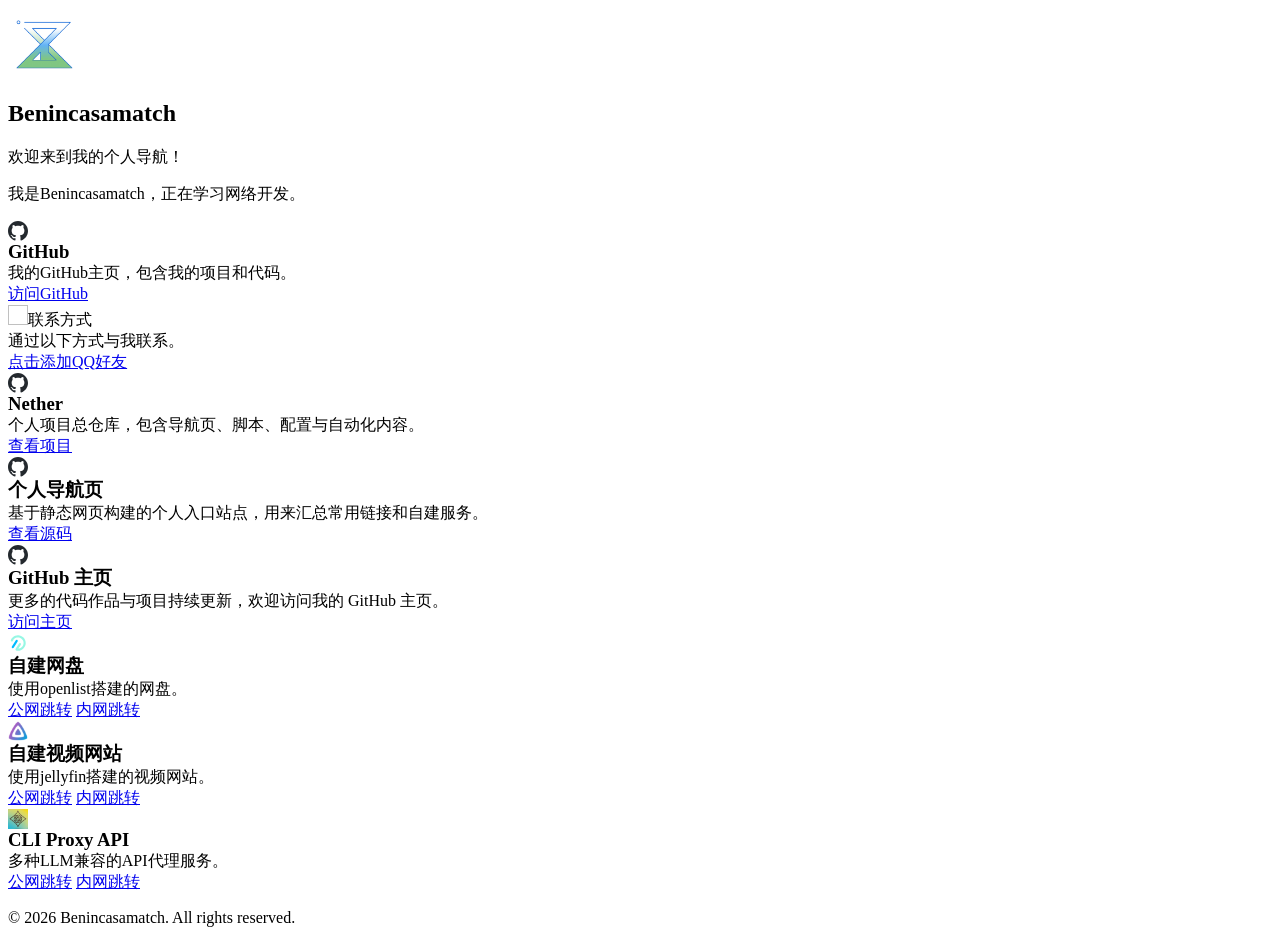
==== index.html @ c6cc4ece "index completed." ====
<html>
<head>
    <title>个人导航页</title>
    <link rel="stylesheet" href="css/style.css">
</head>
<body>
    <header>
      <!--个人信息-->
      <img src="assets\headimg\blue.png" alt="头像" width="72" height="72">
      <h2>Benincasamatch</h2>
      <p>欢迎来到我的个人导航！</p>
      <p>我是Benincasamatch，正在学习网络开发。</p>
    </header>

  <main>
    <section>
      <!-- 导航卡片区 -->
      <div class="nav-card">
        <div class="nav-card-header">
          <img src="assets\websiteimg\github.svg" alt="GitHub">
          <h3>GitHub</h3>
          <p>我的GitHub主页，包含我的项目和代码。</p>
        </div>
        <a href="https://github.com/Benincasamatch" target="_blank" title="跳转到GitHub">访问GitHub</a>
      </div>
      <div class="nav-card">
        <div class="nav-card-header">
          <img
          <h3>联系方式</h3>
          <p>通过以下方式与我联系。</p>
        </div>
         <a href="https://github.com/Benincasamatch" target="_blank">点击添加QQ好友</a>
    </section>
    <section>
      <!-- 项目与服务分类 -->
      <div class="nav-card">
        <div class="nav-card-header">
          <img src="assets\websiteimg\github.svg" alt="Nether">
          <h3>Nether</h3>
          <p>个人项目总仓库，包含导航页、脚本、配置与自动化内容。</p>
        </div>
        <a href="https://github.com/Benincasamatch/nether" target="_blank" title="查看Nether项目">查看项目</a>
      </div>
      <div class="nav-card">
        <div class="nav-card-header">
          <img src="assets\websiteimg\github.svg" alt="个人导航页">
          <h3>个人导航页</h3>
          <p>基于静态网页构建的个人入口站点，用来汇总常用链接和自建服务。</p>
        </div>
        <a href="https://github.com/Benincasamatch/nether/tree/main/projects/personal_navigation" target="_blank" title="查看导航页源码">查看源码</a>
      </div>
      <div class="nav-card">
        <div class="nav-card-header">
          <img src="assets\websiteimg\github.svg" alt="GitHub 主页">
          <h3>GitHub 主页</h3>
          <p>更多的代码作品与项目持续更新，欢迎访问我的 GitHub 主页。</p>
        </div>
        <a href="https://github.com/Benincasamatch" target="_blank" title="访问GitHub主页">访问主页</a>
      </div>
    </section>
    <section>
      <!-- 外部链接 -->
        <div class="nav-card">
          <div class="nav-card-header">
            <img src="assets\websiteimg\openlist.svg" alt="openlist">
            <h3>自建网盘</h3>
            <p>使用openlist搭建的网盘。</p>
          </div>
          <a href="https://openlist.example.invalid/" target="_blank" title="通过cloudflare">公网跳转</a>
          <a href="#" target="_blank" title="通过内网跳转">内网跳转</a>
        </div>
        <div class="nav-card">
          <div class="nav-card-header">
            <img src="assets\websiteimg\jellyfin.png" alt="jellyfin">
            <h3>自建视频网站</h3>
            <p>使用jellyfin搭建的视频网站。</p>
          </div>
          <a href="https://jellyfin.benincasamatch.dpdns.org/" target="_blank" title="通过cloudflare">公网跳转</a>
          <a href="#" target="_blank" title="通过内网跳转">内网跳转</a>
        </div>
        <div class="nav-card">
          <div class="nav-card-header">
            <img src="assets\websiteimg\CLIProxyAPI.png" alt="CLI Proxy API">
            <h3>CLI Proxy API</h3>
            <p>多种LLM兼容的API代理服务。</p>
          </div>
          <a href="https://management.example.invalid/" target="_blank" title="通过cloudflare">公网跳转</a>
          <a href="#" target="_blank" title="通过内网跳转">内网跳转</a>
        </div>
    </section>
  </main>
  
  <footer>
    <!-- 版权信息、备案号等 -->
    <p>&copy; 2026 Benincasamatch. All rights reserved.</p>
  </footer>

</body>
</html>
---- css/style.css ----
/* 根样式，在整个页面中生效 */
:root { 
    --bg-color: #f5f5f5; /* 背景色 */
    --card-bg: #ffffff; /* 卡片背景色 */
    --text-main: #333333; /* 主要文字颜色 */
    --text-secondary: #666666; /* 次要文字颜色 */
    --accent: #0066cc; /* 强调颜色 */
    --gap: 1rem; /* 间距 */
    --radius: 12px; /* 圆角半径 */
}

/* 深色主题 */
.dark {
    --bg-color: #1a1a1a;
    --card-bg: #2d2d2d;
    --text-main: #e0e0e0;
    --text-secondary: #a0a0a0;
    --accent: #4a90e2;
}

    <style>.nav-card-header {
        display: flex;
        align-items: center;
        gap: 8px;
    }

    .nav-card-header img {
        width: 20px;
        height: 20px;
        object-fit: contain;
    }

    .nav-card-header h3,
    .nav-card-header p {
        margin: 0;
    }

    </style>
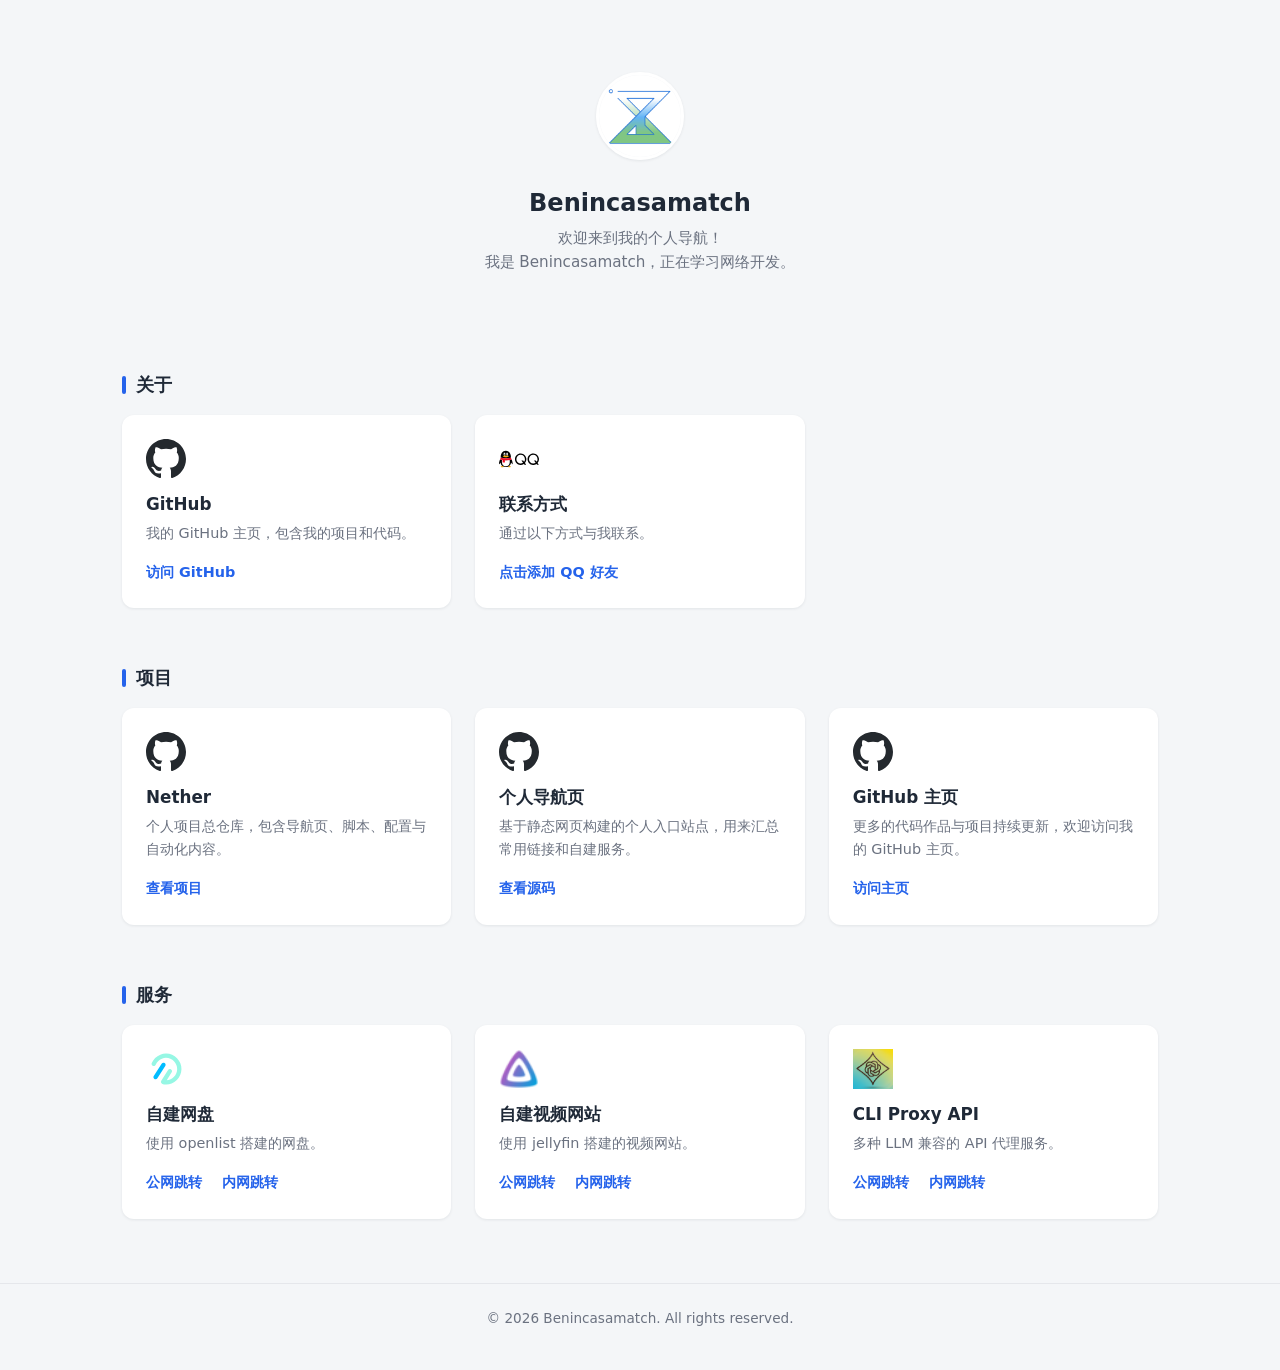
==== commit e655b0f5: "feat:css added,now it looks like a nice website" ====
--- a/index.html
+++ b/index.html
@@ -1,99 +1,121 @@
-<html>
+<!DOCTYPE html>
+<html lang="zh-CN">
 <head>
+    <meta charset="UTF-8">
+    <meta name="viewport" content="width=device-width, initial-scale=1">
     <title>个人导航页</title>
     <link rel="stylesheet" href="css/style.css">
 </head>
 <body>
     <header>
-      <!--个人信息-->
-      <img src="assets\headimg\blue.png" alt="头像" width="72" height="72">
-      <h2>Benincasamatch</h2>
-      <p>欢迎来到我的个人导航！</p>
-      <p>我是Benincasamatch，正在学习网络开发。</p>
+        <!-- 个人信息 -->
+        <img src="assets/headimg/blue.png" alt="头像" width="88" height="88">
+        <h2>Benincasamatch</h2>
+        <p>欢迎来到我的个人导航！</p>
+        <p>我是 Benincasamatch，正在学习网络开发。</p>
     </header>
 
-  <main>
-    <section>
-      <!-- 导航卡片区 -->
-      <div class="nav-card">
-        <div class="nav-card-header">
-          <img src="assets\websiteimg\github.svg" alt="GitHub">
-          <h3>GitHub</h3>
-          <p>我的GitHub主页，包含我的项目和代码。</p>
-        </div>
-        <a href="https://github.com/Benincasamatch" target="_blank" title="跳转到GitHub">访问GitHub</a>
-      </div>
-      <div class="nav-card">
-        <div class="nav-card-header">
-          <img
-          <h3>联系方式</h3>
-          <p>通过以下方式与我联系。</p>
-        </div>
-         <a href="https://github.com/Benincasamatch" target="_blank">点击添加QQ好友</a>
-    </section>
-    <section>
-      <!-- 项目与服务分类 -->
-      <div class="nav-card">
-        <div class="nav-card-header">
-          <img src="assets\websiteimg\github.svg" alt="Nether">
-          <h3>Nether</h3>
-          <p>个人项目总仓库，包含导航页、脚本、配置与自动化内容。</p>
-        </div>
-        <a href="https://github.com/Benincasamatch/nether" target="_blank" title="查看Nether项目">查看项目</a>
-      </div>
-      <div class="nav-card">
-        <div class="nav-card-header">
-          <img src="assets\websiteimg\github.svg" alt="个人导航页">
-          <h3>个人导航页</h3>
-          <p>基于静态网页构建的个人入口站点，用来汇总常用链接和自建服务。</p>
-        </div>
-        <a href="https://github.com/Benincasamatch/nether/tree/main/projects/personal_navigation" target="_blank" title="查看导航页源码">查看源码</a>
-      </div>
-      <div class="nav-card">
-        <div class="nav-card-header">
-          <img src="assets\websiteimg\github.svg" alt="GitHub 主页">
-          <h3>GitHub 主页</h3>
-          <p>更多的代码作品与项目持续更新，欢迎访问我的 GitHub 主页。</p>
-        </div>
-        <a href="https://github.com/Benincasamatch" target="_blank" title="访问GitHub主页">访问主页</a>
-      </div>
-    </section>
-    <section>
-      <!-- 外部链接 -->
-        <div class="nav-card">
-          <div class="nav-card-header">
-            <img src="assets\websiteimg\openlist.svg" alt="openlist">
-            <h3>自建网盘</h3>
-            <p>使用openlist搭建的网盘。</p>
-          </div>
-          <a href="https://openlist.example.invalid/" target="_blank" title="通过cloudflare">公网跳转</a>
-          <a href="#" target="_blank" title="通过内网跳转">内网跳转</a>
-        </div>
-        <div class="nav-card">
-          <div class="nav-card-header">
-            <img src="assets\websiteimg\jellyfin.png" alt="jellyfin">
-            <h3>自建视频网站</h3>
-            <p>使用jellyfin搭建的视频网站。</p>
-          </div>
-          <a href="https://jellyfin.benincasamatch.dpdns.org/" target="_blank" title="通过cloudflare">公网跳转</a>
-          <a href="#" target="_blank" title="通过内网跳转">内网跳转</a>
-        </div>
-        <div class="nav-card">
-          <div class="nav-card-header">
-            <img src="assets\websiteimg\CLIProxyAPI.png" alt="CLI Proxy API">
-            <h3>CLI Proxy API</h3>
-            <p>多种LLM兼容的API代理服务。</p>
-          </div>
-          <a href="https://management.example.invalid/" target="_blank" title="通过cloudflare">公网跳转</a>
-          <a href="#" target="_blank" title="通过内网跳转">内网跳转</a>
-        </div>
-    </section>
-  </main>
-  
-  <footer>
-    <!-- 版权信息、备案号等 -->
-    <p>&copy; 2026 Benincasamatch. All rights reserved.</p>
-  </footer>
+    <main>
+        <section>
+            <!-- 关于 -->
+            <h2 class="section-title">关于</h2>
+            <div class="card-grid">
+                <div class="card">
+                    <img src="assets/websiteimg/github.svg" alt="GitHub">
+                    <h3>GitHub</h3>
+                    <p>我的 GitHub 主页，包含我的项目和代码。</p>
+                    <a href="https://github.com/Benincasamatch" class="card-link" target="_blank" title="跳转到GitHub">访问 GitHub</a>
+                </div>
+                <div class="card">
+                    <img src="assets/websiteimg/qq.svg" alt="QQ">
+                    <h3>联系方式</h3>
+                    <p>通过以下方式与我联系。</p>
+                    <a href="https://github.com/Benincasamatch" class="card-link" target="_blank">点击添加 QQ 好友</a>
+                </div>
+            </div>
+        </section>
 
+        <section>
+            <!-- 项目 -->
+            <h2 class="section-title">项目</h2>
+            <div class="card-grid">
+                <div class="nav-card">
+                    <div class="nav-card-header">
+                        <img src="assets/websiteimg/github.svg" alt="Nether">
+                        <h3>Nether</h3>
+                        <p>个人项目总仓库，包含导航页、脚本、配置与自动化内容。</p>
+                    </div>
+                    <div class="card-actions">
+                        <a href="https://github.com/Benincasamatch/nether" target="_blank" title="查看Nether项目">查看项目</a>
+                    </div>
+                </div>
+                <div class="nav-card">
+                    <div class="nav-card-header">
+                        <img src="assets/websiteimg/github.svg" alt="个人导航页">
+                        <h3>个人导航页</h3>
+                        <p>基于静态网页构建的个人入口站点，用来汇总常用链接和自建服务。</p>
+                    </div>
+                    <div class="card-actions">
+                        <a href="https://github.com/Benincasamatch/nether/tree/main/projects/personal_navigation" target="_blank" title="查看导航页源码">查看源码</a>
+                    </div>
+                </div>
+                <div class="nav-card">
+                    <div class="nav-card-header">
+                        <img src="assets/websiteimg/github.svg" alt="GitHub 主页">
+                        <h3>GitHub 主页</h3>
+                        <p>更多的代码作品与项目持续更新，欢迎访问我的 GitHub 主页。</p>
+                    </div>
+                    <div class="card-actions">
+                        <a href="https://github.com/Benincasamatch" target="_blank" title="访问GitHub主页">访问主页</a>
+                    </div>
+                </div>
+            </div>
+        </section>
+
+        <section>
+            <!-- 服务 -->
+            <h2 class="section-title">服务</h2>
+            <div class="card-grid">
+                <div class="nav-card">
+                    <div class="nav-card-header">
+                        <img src="assets/websiteimg/openlist.svg" alt="openlist">
+                        <h3>自建网盘</h3>
+                        <p>使用 openlist 搭建的网盘。</p>
+                    </div>
+                    <div class="card-actions">
+                        <a href="https://openlist.example.invalid/" target="_blank" title="通过cloudflare">公网跳转</a>
+                        <a href="#" target="_blank" title="通过内网跳转">内网跳转</a>
+                    </div>
+                </div>
+                <div class="nav-card">
+                    <div class="nav-card-header">
+                        <img src="assets/websiteimg/jellyfin.png" alt="jellyfin">
+                        <h3>自建视频网站</h3>
+                        <p>使用 jellyfin 搭建的视频网站。</p>
+                    </div>
+                    <div class="card-actions">
+                        <a href="https://jellyfin.benincasamatch.dpdns.org/" target="_blank" title="通过cloudflare">公网跳转</a>
+                        <a href="#" target="_blank" title="通过内网跳转">内网跳转</a>
+                    </div>
+                </div>
+                <div class="nav-card">
+                    <div class="nav-card-header">
+                        <img src="assets/websiteimg/CLIProxyAPI.png" alt="CLI Proxy API">
+                        <h3>CLI Proxy API</h3>
+                        <p>多种 LLM 兼容的 API 代理服务。</p>
+                    </div>
+                    <div class="card-actions">
+                        <a href="https://management.example.invalid/" target="_blank" title="通过cloudflare">公网跳转</a>
+                        <a href="#" target="_blank" title="通过内网跳转">内网跳转</a>
+                    </div>
+                </div>
+            </div>
+        </section>
+    </main>
+
+    <footer>
+        <!-- 版权信息 -->
+        <p>&copy; 2026 Benincasamatch. All rights reserved.</p>
+    </footer>
 </body>
-</html>+</html>
--- a/css/style.css
+++ b/css/style.css
@@ -1,38 +1,256 @@
-/* 根样式，在整个页面中生效 */
-:root { 
-    --bg-color: #f5f5f5; /* 背景色 */
-    --card-bg: #ffffff; /* 卡片背景色 */
-    --text-main: #333333; /* 主要文字颜色 */
-    --text-secondary: #666666; /* 次要文字颜色 */
-    --accent: #0066cc; /* 强调颜色 */
-    --gap: 1rem; /* 间距 */
-    --radius: 12px; /* 圆角半径 */
-}
-
-/* 深色主题 */
+/* =========================================================
+   个人导航页 —— 样式表
+   配色：1 个主色 + 3 个中性色
+   布局：Grid / Flexbox（不使用 float）
+   动效：仅 transition（不使用 @keyframes）
+   ========================================================= */
+
+:root {
+    /* 主色 */
+    --accent: #2563eb;
+    --accent-hover: #1d4ed8;
+    --accent-soft: #eff6ff;
+
+    /* 中性色 */
+    --bg: #f4f6f8;             /* 页面背景 */
+    --card-bg: #ffffff;        /* 卡片背景 */
+    --text-main: #1f2937;      /* 主要文字 */
+    --text-secondary: #6b7280; /* 次要文字 */
+    --border: #e5e7eb;         /* 分隔线 / 边框 */
+
+    /* 圆角 */
+    --radius: 12px;
+
+    /* 阴影 */
+    --shadow-sm: 0 1px 3px rgba(17, 24, 39, .08);
+    --shadow-md: 0 10px 24px rgba(17, 24, 39, .14);
+
+    /* 间距 */
+    --gap: 1rem;
+}
+
+/* 深色主题：给 <html> 或 <body> 添加 .dark 类即可切换 */
 .dark {
-    --bg-color: #1a1a1a;
-    --card-bg: #2d2d2d;
-    --text-main: #e0e0e0;
-    --text-secondary: #a0a0a0;
-    --accent: #4a90e2;
-}
-
-    <style>.nav-card-header {
-        display: flex;
-        align-items: center;
-        gap: 8px;
-    }
-
-    .nav-card-header img {
-        width: 20px;
-        height: 20px;
-        object-fit: contain;
-    }
-
-    .nav-card-header h3,
-    .nav-card-header p {
-        margin: 0;
-    }
-
-    </style>+    --accent: #60a5fa;
+    --accent-hover: #93c5fd;
+    --accent-soft: #1e3a5f;
+
+    --bg: #111827;
+    --card-bg: #1f2937;
+    --text-main: #e5e7eb;
+    --text-secondary: #9ca3af;
+    --border: #374151;
+
+    --shadow-sm: 0 1px 3px rgba(0, 0, 0, .4);
+    --shadow-md: 0 10px 24px rgba(0, 0, 0, .5);
+}
+
+/* ============ 基础重置 ============ */
+
+* {
+    box-sizing: border-box;
+}
+
+body {
+    margin: 0;
+    font-family: system-ui, -apple-system, "Segoe UI", Roboto,
+        "Helvetica Neue", Arial, "PingFang SC", "Hiragino Sans GB",
+        "Microsoft YaHei", sans-serif;
+    background: var(--bg);
+    color: var(--text-main);
+    line-height: 1.6;
+    -webkit-font-smoothing: antialiased;
+    transition: background-color .2s ease, color .2s ease;
+}
+
+a {
+    color: var(--accent);
+    text-decoration: none;
+}
+
+/* ============ 头部 ============ */
+
+header {
+    text-align: center;
+    padding: 56px 16px 8px;
+}
+
+header img {
+    width: 88px;
+    height: 88px;
+    border-radius: 50%;
+    border: 3px solid var(--card-bg);
+    box-shadow: var(--shadow-sm);
+    object-fit: cover;
+}
+
+header h2 {
+    margin: 16px 0 4px;
+    font-size: 1.5rem;
+}
+
+header p {
+    margin: 0;
+    color: var(--text-secondary);
+    font-size: .95rem;
+}
+
+/* ============ 主内容 ============ */
+
+main {
+    max-width: 1100px;
+    margin: 0 auto;
+    padding: 24px 16px 48px;
+}
+
+section {
+    margin-top: 40px;
+}
+
+/* 分类标题：左侧竖条 + 文字 */
+.section-title {
+    display: flex;
+    align-items: center;
+    gap: 10px;
+    margin: 0 0 16px;
+    font-size: 1.1rem;
+}
+
+.section-title::before {
+    content: "";
+    width: 4px;
+    height: 18px;
+    border-radius: 2px;
+    background: var(--accent);
+}
+
+/* ============ 卡片（通用） ============ */
+
+.card-grid {
+    display: grid;
+    grid-template-columns: 1fr; /* 小屏：单列 */
+    gap: var(--gap);
+}
+
+/* 卡片通用外观：白底 + 圆角 + 细阴影，悬停时上移 + 阴影加深 */
+.card,
+.nav-card {
+    background: var(--card-bg);
+    border-radius: var(--radius);
+    padding: 24px;
+    box-shadow: var(--shadow-sm);
+    display: flex;
+    flex-direction: column;
+    transition: transform .2s ease, box-shadow .2s ease;
+}
+
+.card:hover,
+.nav-card:hover {
+    transform: translateY(-2px);
+    box-shadow: var(--shadow-md);
+}
+
+/* 卡片图标：固定尺寸，不随容器拉伸 */
+.card > img,
+.nav-card-header img {
+    width: 40px;
+    height: 40px;
+    flex-shrink: 0;
+    display: block;
+}
+
+/* 卡片内标题与描述 */
+.card h3,
+.nav-card-header h3 {
+    margin: 12px 0 4px;
+    font-size: 1.05rem;
+}
+
+.card p,
+.nav-card-header p {
+    margin: 0;
+    color: var(--text-secondary);
+    font-size: .9rem;
+}
+
+/* ============ 卡片底部链接区 ============ */
+
+/* 链接区整体：自动顶到卡片底部 */
+.card-link,
+.card-actions {
+    margin-top: auto;
+    padding-top: 16px;
+}
+
+/* 单个链接（关于区） */
+.card-link {
+    display: inline-block;
+    font-weight: 600;
+    font-size: .9rem;
+}
+
+.card-link:hover {
+    text-decoration: underline;
+}
+
+/* 多个链接横向排列（项目 / 服务区） */
+.card-actions {
+    display: flex;
+    flex-wrap: wrap;
+    gap: 12px 20px;
+}
+
+.card-actions a {
+    font-weight: 600;
+    font-size: .9rem;
+    border-bottom: 1px solid transparent;
+    transition: color .2s ease, border-color .2s ease;
+}
+
+.card-actions a:hover {
+    color: var(--accent-hover);
+    border-bottom-color: var(--accent-hover);
+}
+
+/* ============ 页脚 ============ */
+
+footer {
+    text-align: center;
+    padding: 24px 16px 40px;
+    color: var(--text-secondary);
+    font-size: .85rem;
+    border-top: 1px solid var(--border);
+}
+
+footer p {
+    margin: 0;
+}
+
+/* ============ 响应式 ============ */
+
+/* 平板 / 桌面：≥768px */
+@media (min-width: 768px) {
+    header {
+        padding-top: 72px;
+    }
+
+    main {
+        padding: 32px 32px 64px;
+    }
+
+    .card-grid {
+        grid-template-columns: repeat(2, 1fr);
+        gap: 24px;
+    }
+
+    section {
+        margin-top: 56px;
+    }
+}
+
+/* 更宽屏幕：三列 */
+@media (min-width: 1024px) {
+    .card-grid {
+        grid-template-columns: repeat(3, 1fr);
+    }
+}
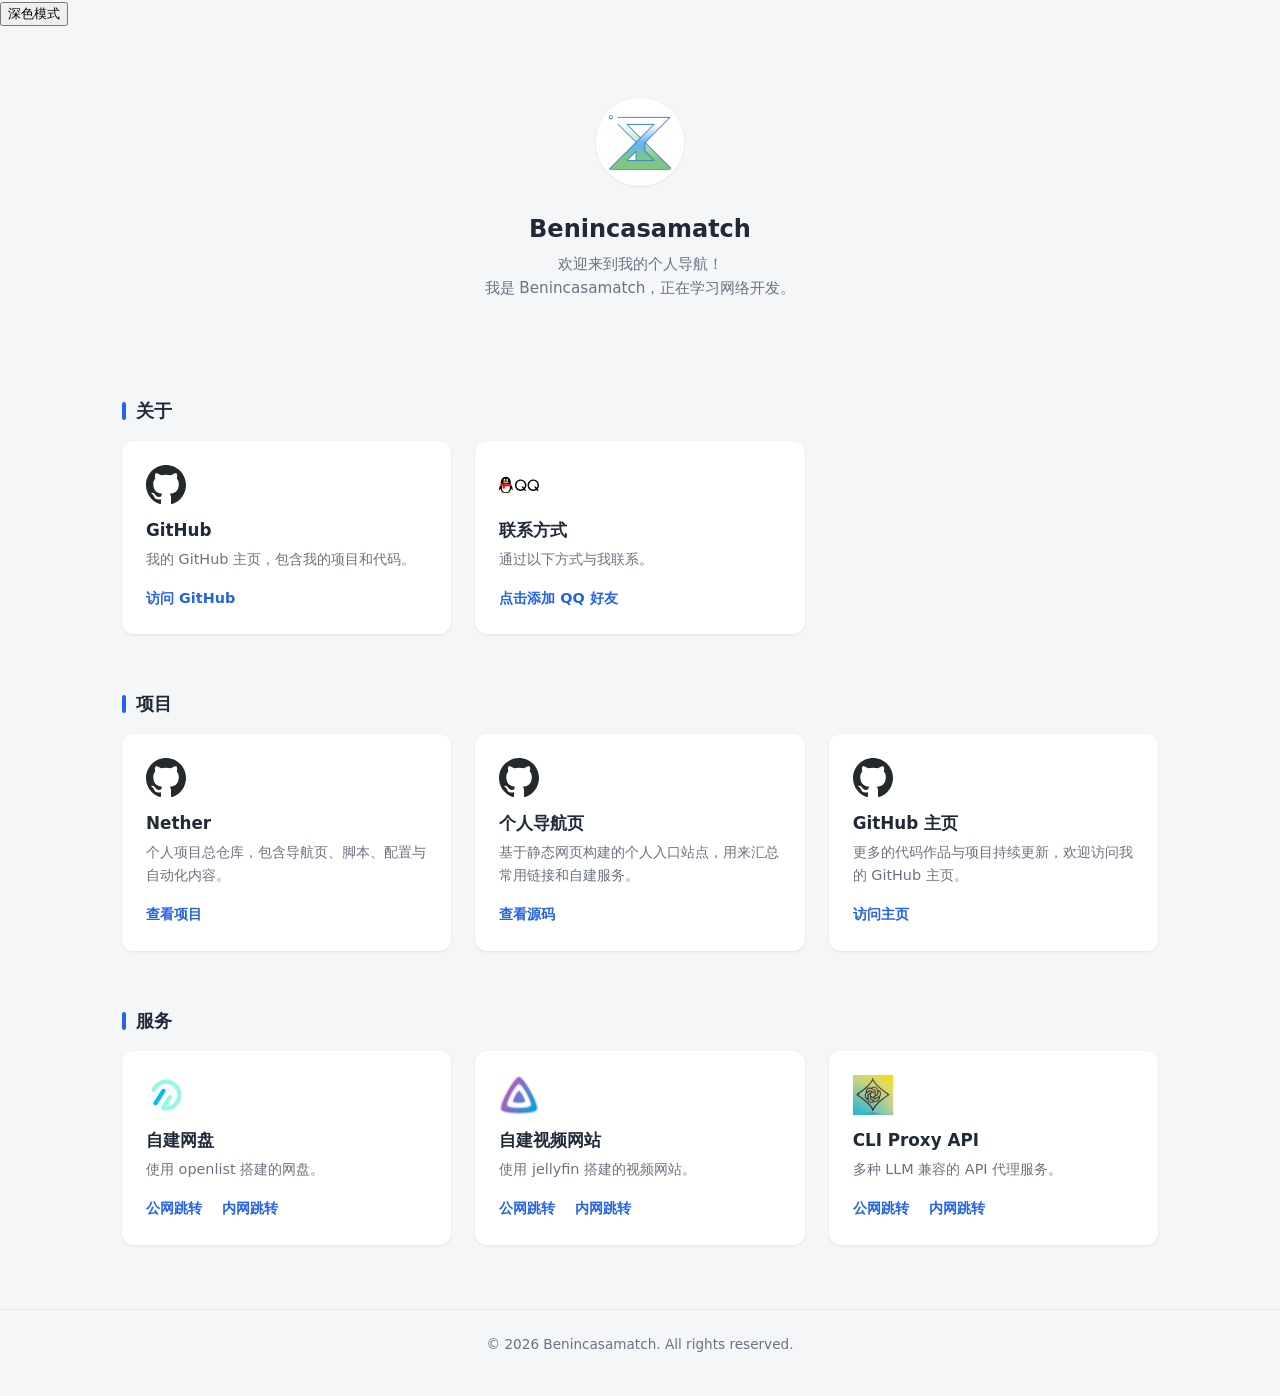
==== commit 2ff027f7: "feat: 添加深色模式切换功能及相关样式" ====
--- a/index.html
+++ b/index.html
@@ -7,6 +7,10 @@
     <link rel="stylesheet" href="css/style.css">
 </head>
 <body>
+    <button id="theme-toggle" type="button" aria-label="切换深色模式">
+        深色模式
+    </button>
+    <script src="js/theme.js"></script>
     <header>
         <!-- 个人信息 -->
         <img src="assets/headimg/blue.png" alt="头像" width="88" height="88">
--- a/css/style.css
+++ b/css/style.css
@@ -212,6 +212,11 @@
     border-bottom-color: var(--accent-hover);
 }
 
+.card-note {
+    color: var(--text-secondary);
+    font-size: .85rem;
+}
+
 /* ============ 页脚 ============ */
 
 footer {
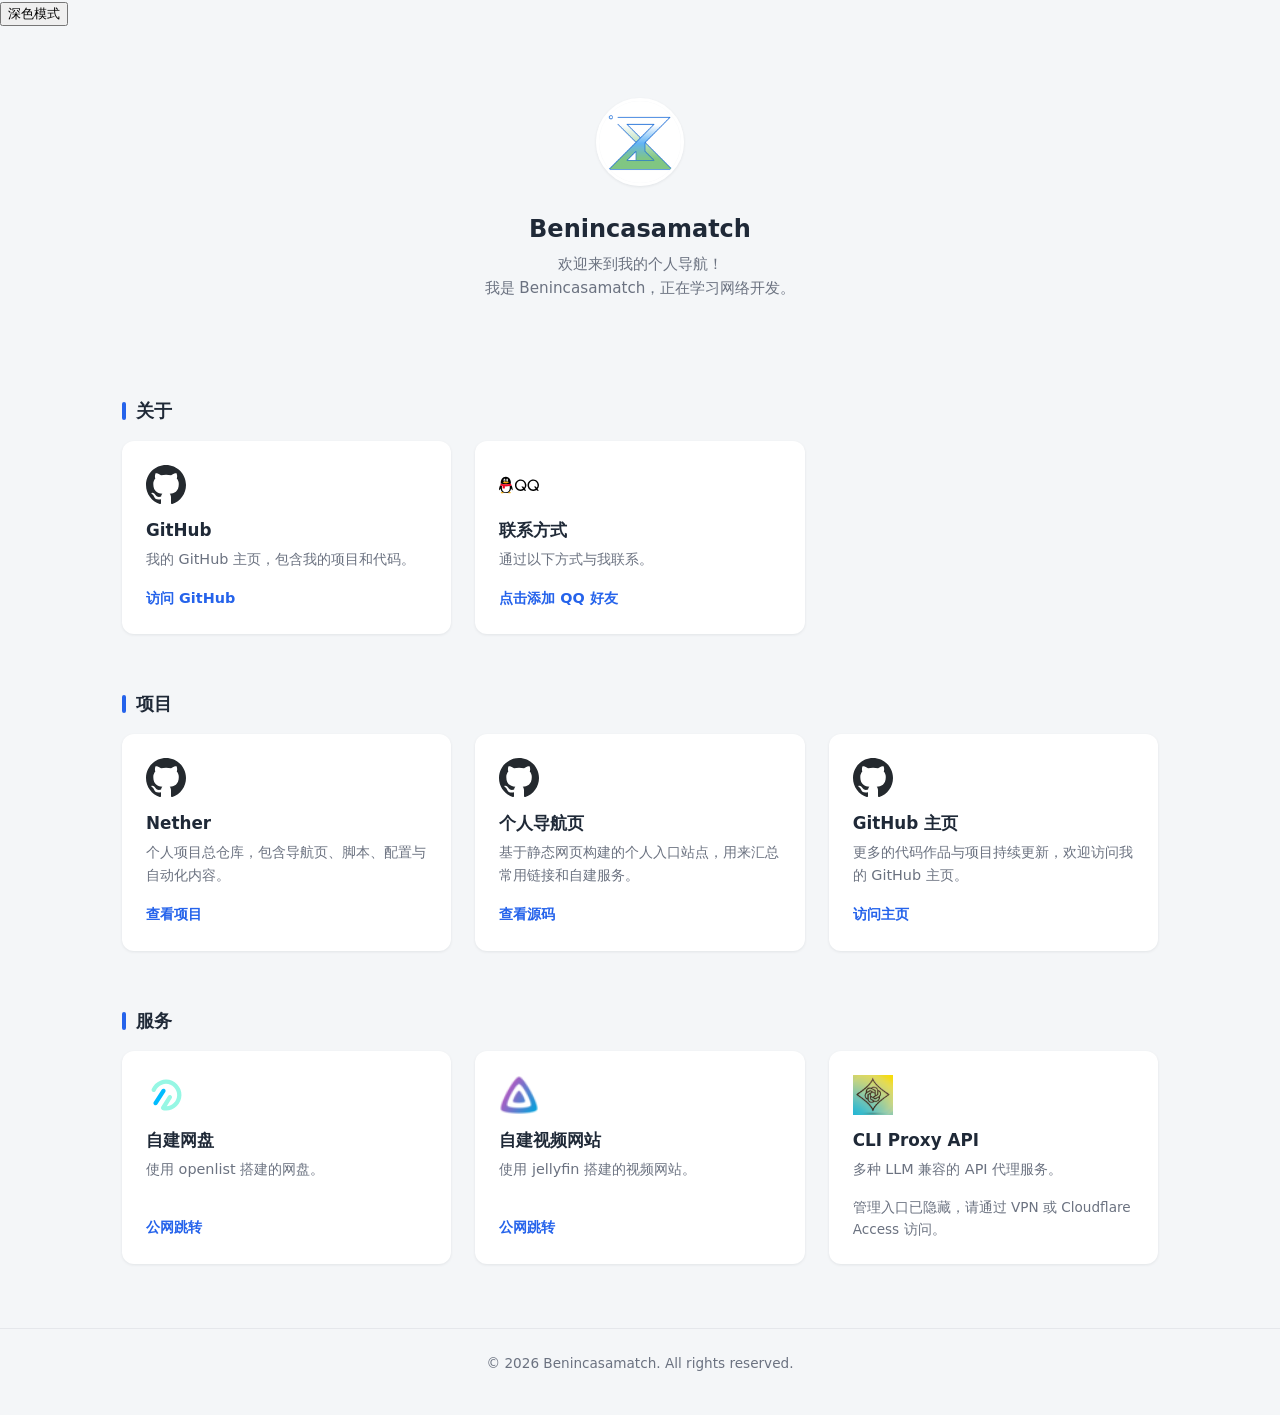
==== commit 296b944b: "security: remove exposed service endpoints" ====
--- a/index.html
+++ b/index.html
@@ -13,7 +13,9 @@
     <script src="js/theme.js"></script>
     <header>
         <!-- 个人信息 -->
-        <img src="assets/headimg/blue.png" alt="头像" width="88" height="88">
+        <img id="profile-avatar" src="assets/headimg/blue.png"
+            data-light-src="assets/headimg/blue.png" data-dark-src="assets/headimg/dark.png"
+            alt="头像" width="88" height="88">
         <h2>Benincasamatch</h2>
         <p>欢迎来到我的个人导航！</p>
         <p>我是 Benincasamatch，正在学习网络开发。</p>
@@ -28,13 +30,15 @@
                     <img src="assets/websiteimg/github.svg" alt="GitHub">
                     <h3>GitHub</h3>
                     <p>我的 GitHub 主页，包含我的项目和代码。</p>
-                    <a href="https://github.com/Benincasamatch" class="card-link" target="_blank" title="跳转到GitHub">访问 GitHub</a>
+                    <a href="https://github.com/Benincasamatch" class="card-link" target="_blank" rel="noopener noreferrer"
+                        title="跳转到GitHub">访问 GitHub</a>
                 </div>
                 <div class="card">
                     <img src="assets/websiteimg/qq.svg" alt="QQ">
                     <h3>联系方式</h3>
                     <p>通过以下方式与我联系。</p>
-                    <a href="https://github.com/Benincasamatch" class="card-link" target="_blank">点击添加 QQ 好友</a>
+                    <a href="https://github.com/Benincasamatch" class="card-link"
+                        target="_blank" rel="noopener noreferrer">点击添加 QQ 好友</a>
                 </div>
             </div>
         </section>
@@ -50,7 +54,8 @@
                         <p>个人项目总仓库，包含导航页、脚本、配置与自动化内容。</p>
                     </div>
                     <div class="card-actions">
-                        <a href="https://github.com/Benincasamatch/nether" target="_blank" title="查看Nether项目">查看项目</a>
+                        <a href="https://github.com/Benincasamatch/nether" target="_blank" rel="noopener noreferrer"
+                            title="查看Nether项目">查看项目</a>
                     </div>
                 </div>
                 <div class="nav-card">
@@ -60,7 +65,8 @@
                         <p>基于静态网页构建的个人入口站点，用来汇总常用链接和自建服务。</p>
                     </div>
                     <div class="card-actions">
-                        <a href="https://github.com/Benincasamatch/nether/tree/main/projects/personal_navigation" target="_blank" title="查看导航页源码">查看源码</a>
+                        <a href="https://github.com/Benincasamatch/nether/tree/main/projects/personal_navigation"
+                            target="_blank" rel="noopener noreferrer" title="查看导航页源码">查看源码</a>
                     </div>
                 </div>
                 <div class="nav-card">
@@ -70,7 +76,8 @@
                         <p>更多的代码作品与项目持续更新，欢迎访问我的 GitHub 主页。</p>
                     </div>
                     <div class="card-actions">
-                        <a href="https://github.com/Benincasamatch" target="_blank" title="访问GitHub主页">访问主页</a>
+                        <a href="https://github.com/Benincasamatch" target="_blank" rel="noopener noreferrer"
+                            title="访问GitHub主页">访问主页</a>
                     </div>
                 </div>
             </div>
@@ -87,8 +94,8 @@
                         <p>使用 openlist 搭建的网盘。</p>
                     </div>
                     <div class="card-actions">
-                        <a href="https://openlist.example.invalid/" target="_blank" title="通过cloudflare">公网跳转</a>
-                        <a href="#" target="_blank" title="通过内网跳转">内网跳转</a>
+                        <a href="https://openlist.benincasamatch.dpdns.org/" target="_blank" rel="noopener noreferrer"
+                            title="通过受保护的公网入口访问">公网跳转</a>
                     </div>
                 </div>
                 <div class="nav-card">
@@ -98,8 +105,8 @@
                         <p>使用 jellyfin 搭建的视频网站。</p>
                     </div>
                     <div class="card-actions">
-                        <a href="https://jellyfin.benincasamatch.dpdns.org/" target="_blank" title="通过cloudflare">公网跳转</a>
-                        <a href="#" target="_blank" title="通过内网跳转">内网跳转</a>
+                        <a href="https://jellyfin.benincasamatch.dpdns.org/" target="_blank" rel="noopener noreferrer"
+                            title="通过受保护的公网入口访问">公网跳转</a>
                     </div>
                 </div>
                 <div class="nav-card">
@@ -109,8 +116,7 @@
                         <p>多种 LLM 兼容的 API 代理服务。</p>
                     </div>
                     <div class="card-actions">
-                        <a href="https://management.example.invalid/" target="_blank" title="通过cloudflare">公网跳转</a>
-                        <a href="#" target="_blank" title="通过内网跳转">内网跳转</a>
+                        <span class="card-note">管理入口已隐藏，请通过 VPN 或 Cloudflare Access 访问。</span>
                     </div>
                 </div>
             </div>
@@ -121,5 +127,5 @@
         <!-- 版权信息 -->
         <p>&copy; 2026 Benincasamatch. All rights reserved.</p>
     </footer>
-</body>
-</html>
+    </body>
+</html>
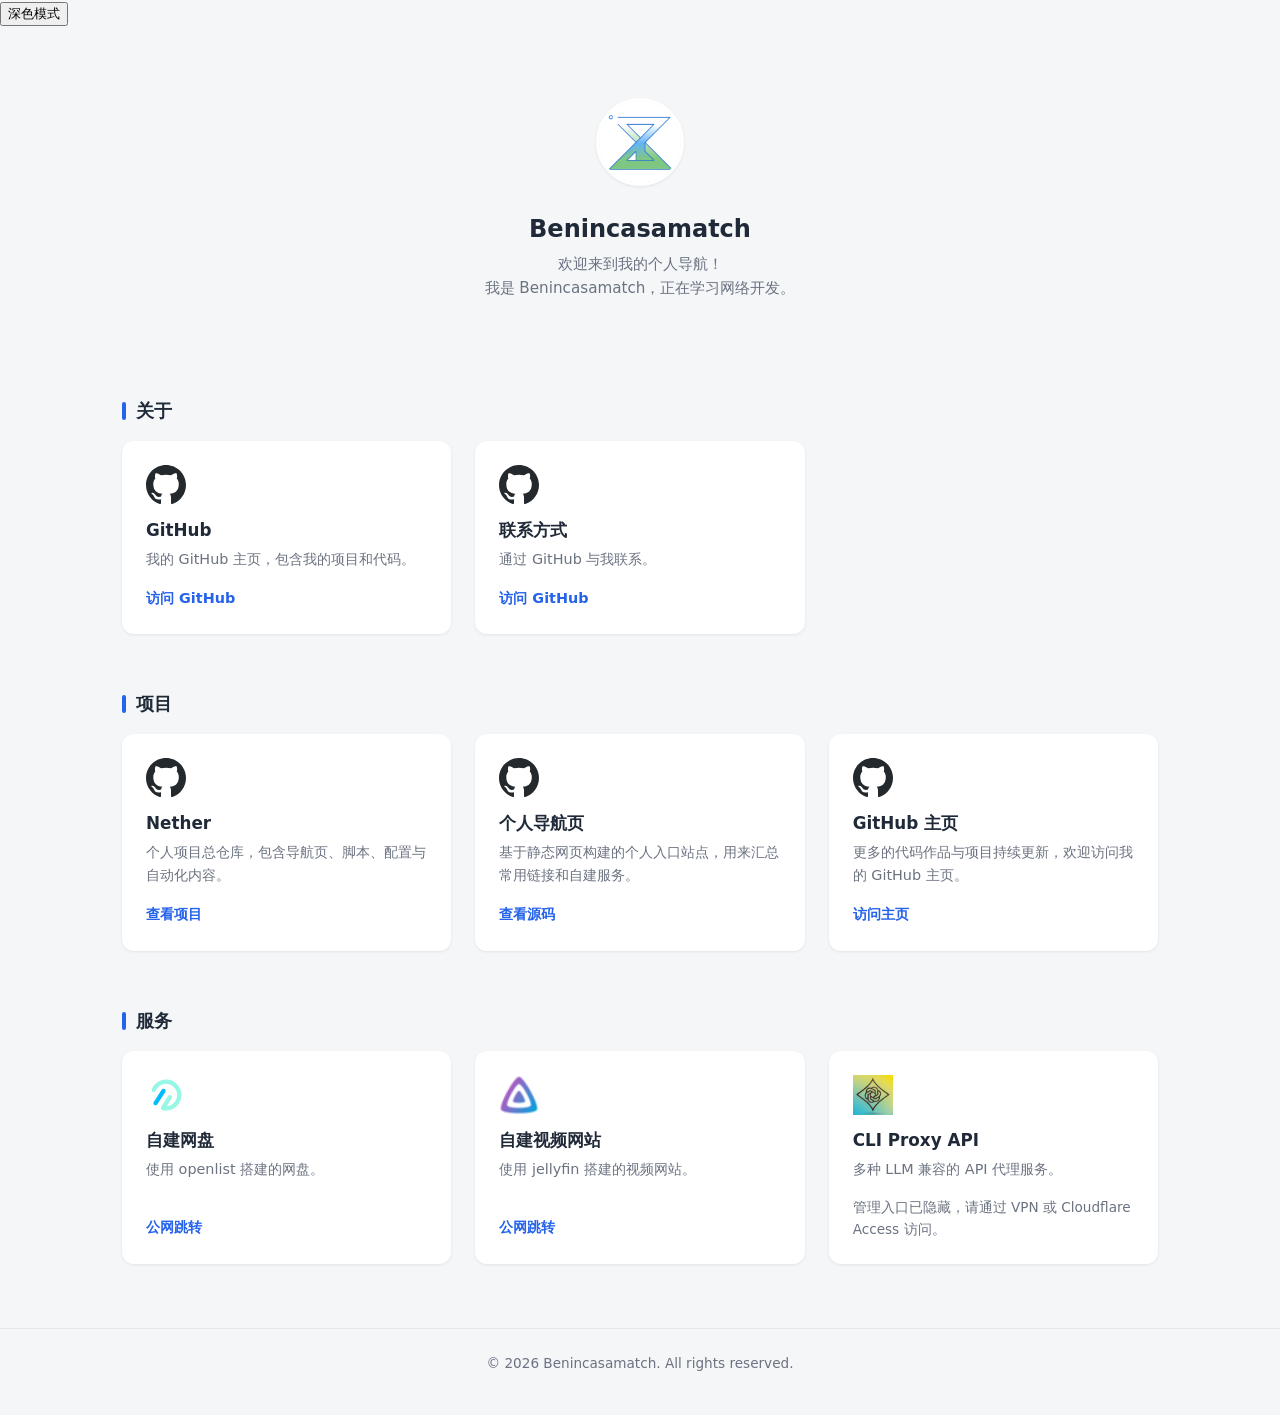
==== commit 9e0a6180: "privacy: remove public contact identifier" ====
--- a/index.html
+++ b/index.html
@@ -34,11 +34,11 @@
                         title="跳转到GitHub">访问 GitHub</a>
                 </div>
                 <div class="card">
-                    <img src="assets/websiteimg/qq.svg" alt="QQ">
+                    <img src="assets/websiteimg/github.svg" alt="GitHub">
                     <h3>联系方式</h3>
-                    <p>通过以下方式与我联系。</p>
-                    <a href="https://github.com/Benincasamatch" class="card-link"
-                        target="_blank" rel="noopener noreferrer">点击添加 QQ 好友</a>
+                    <p>通过 GitHub 与我联系。</p>
+                    <a href="https://github.com/Benincasamatch" class="card-link" target="_blank"
+                        rel="noopener noreferrer">访问 GitHub</a>
                 </div>
             </div>
         </section>
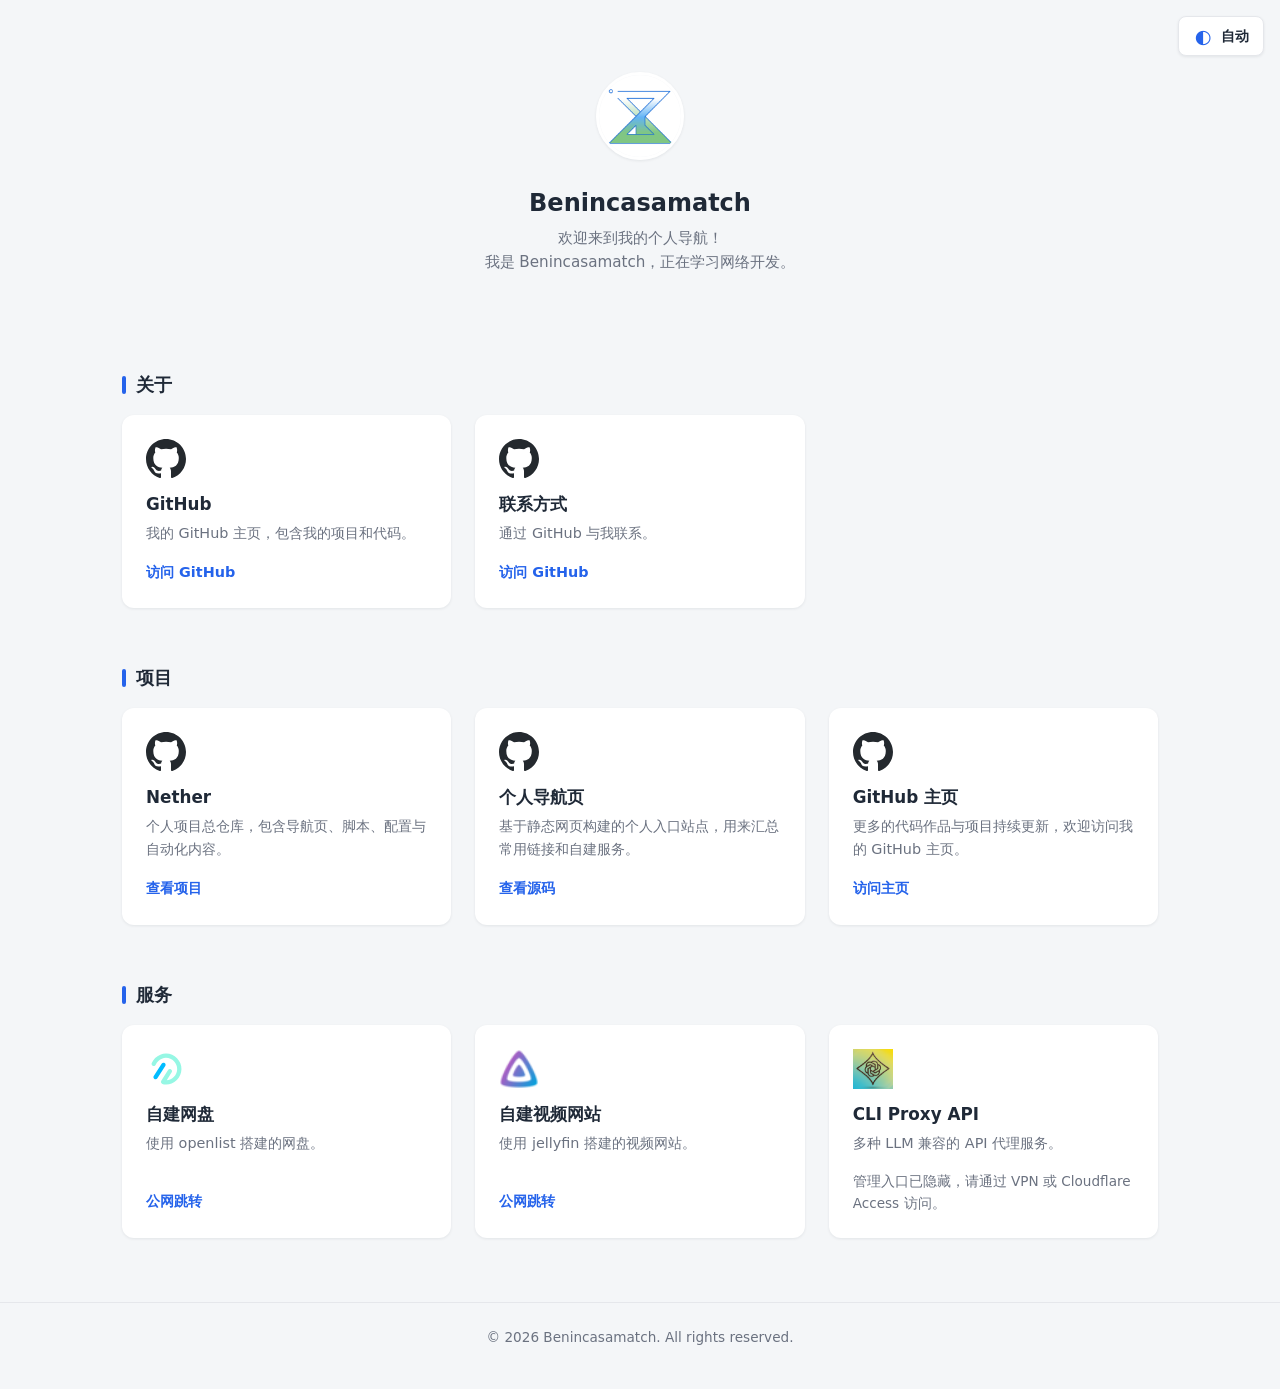
==== commit e7fcfa31: "feat:添加了自动检测黑白模式" ====
--- a/index.html
+++ b/index.html
@@ -5,17 +5,34 @@
     <meta name="viewport" content="width=device-width, initial-scale=1">
     <title>个人导航页</title>
     <link rel="stylesheet" href="css/style.css">
+    <!-- 主题切换脚本 -->
+    <script>
+      (function () {
+        var s = localStorage.getItem("theme");
+        var dark = s !== "light" && (s === "dark" || matchMedia("(prefers-color-scheme: dark)").matches);
+        if (dark) document.documentElement.classList.add("dark");
+      })();
+    </script>
 </head>
 <body>
-    <button id="theme-toggle" type="button" aria-label="切换深色模式">
-        深色模式
+    <button id="theme-toggle" type="button" aria-label="主题：自动，点击切换" data-theme-mode="system">
+        自动
     </button>
     <script src="js/theme.js"></script>
     <header>
         <!-- 个人信息 -->
-        <img id="profile-avatar" src="assets/headimg/blue.png"
+        <img id="profile-avatar"
             data-light-src="assets/headimg/blue.png" data-dark-src="assets/headimg/dark.png"
             alt="头像" width="88" height="88">
+        <script>
+            // 以 <html> 上的 .dark 为唯一判定源，首屏同步定稿，避免加载错误头像
+            (function () {
+                var img = document.getElementById("profile-avatar");
+                img.src = document.documentElement.classList.contains("dark")
+                    ? img.dataset.darkSrc
+                    : img.dataset.lightSrc;
+            })();
+        </script>
         <h2>Benincasamatch</h2>
         <p>欢迎来到我的个人导航！</p>
         <p>我是 Benincasamatch，正在学习网络开发。</p>
--- a/css/style.css
+++ b/css/style.css
@@ -27,6 +27,9 @@
 
     /* 间距 */
     --gap: 1rem;
+
+    /* 主题切换按钮 */
+    color-scheme: light;
 }
 
 /* 深色主题：给 <html> 或 <body> 添加 .dark 类即可切换 */
@@ -43,6 +46,8 @@
 
     --shadow-sm: 0 1px 3px rgba(0, 0, 0, .4);
     --shadow-md: 0 10px 24px rgba(0, 0, 0, .5);
+
+    color-scheme: dark;
 }
 
 /* ============ 基础重置 ============ */
@@ -68,6 +73,61 @@
     text-decoration: none;
 }
 
+/* ============ 主题切换按钮 ============ */
+
+#theme-toggle {
+    position: fixed;
+    top: 16px;
+    right: 16px;
+    z-index: 10;
+    display: inline-flex;
+    align-items: center;
+    justify-content: center;
+    gap: 8px;
+    min-height: 40px;
+    padding: 8px 14px;
+    border: 1px solid var(--border);
+    border-radius: 8px;
+    background: var(--card-bg);
+    color: var(--text-main);
+    box-shadow: var(--shadow-sm);
+    font: inherit;
+    font-size: .875rem;
+    font-weight: 600;
+    cursor: pointer;
+    transition: background-color .2s ease, border-color .2s ease,
+        color .2s ease, box-shadow .2s ease, transform .2s ease;
+}
+
+#theme-toggle::before {
+    width: 1.25rem;
+    font-size: 1.2rem;
+    line-height: 1;
+    color: var(--accent);
+    transition: color .2s ease, transform .3s ease;
+}
+
+#theme-toggle[data-theme-mode="system"]::before { content: "◐"; }
+#theme-toggle[data-theme-mode="light"]::before  { content: "☀"; }
+#theme-toggle[data-theme-mode="dark"]::before   { content: "☾"; }
+
+#theme-toggle:hover {
+    border-color: var(--accent);
+    box-shadow: var(--shadow-md);
+    transform: translateY(-1px);
+}
+
+#theme-toggle:active {
+    box-shadow: var(--shadow-sm);
+    transform: translateY(0) scale(.97);
+}
+
+#theme-toggle:focus-visible {
+    outline: 3px solid var(--accent-soft);
+    outline-offset: 3px;
+    border-color: var(--accent);
+}
+
 /* ============ 头部 ============ */
 
 header {
@@ -82,6 +142,14 @@
     border: 3px solid var(--card-bg);
     box-shadow: var(--shadow-sm);
     object-fit: cover;
+    transition: opacity .18s ease, transform .18s ease,
+        filter .18s ease, border-color .2s ease, box-shadow .2s ease;
+}
+
+#profile-avatar.avatar-changing {
+    opacity: 0;
+    filter: blur(3px);
+    transform: scale(.88) rotate(-8deg);
 }
 
 header h2 {
@@ -259,3 +327,12 @@
         grid-template-columns: repeat(3, 1fr);
     }
 }
+
+@media (prefers-reduced-motion: reduce) {
+    *,
+    *::before,
+    *::after {
+        scroll-behavior: auto !important;
+        transition-duration: .01ms !important;
+    }
+}
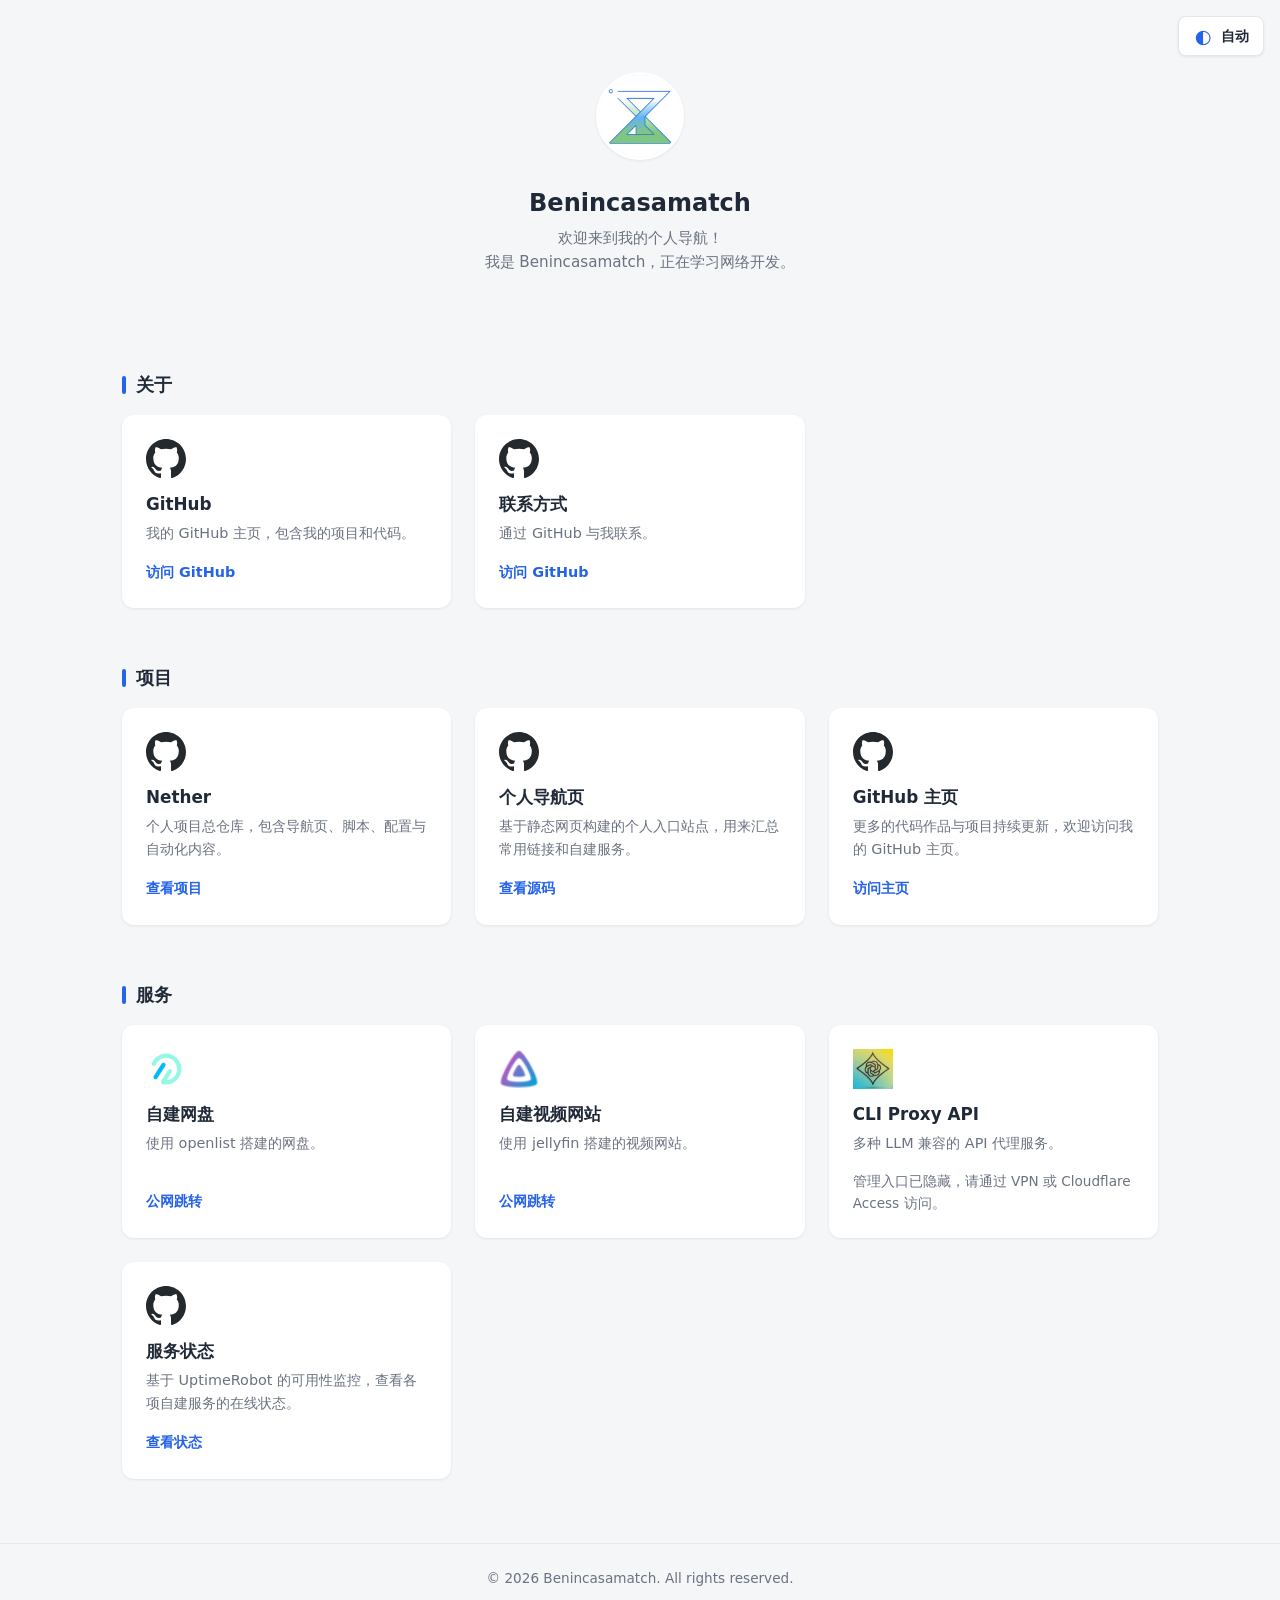
==== commit bc1570c8: "feat: 添加服务状态页，集成 UptimeRobot 状态监控" ====
--- a/index.html
+++ b/index.html
@@ -136,6 +136,16 @@
                         <span class="card-note">管理入口已隐藏，请通过 VPN 或 Cloudflare Access 访问。</span>
                     </div>
                 </div>
+                <div class="nav-card">
+                    <div class="nav-card-header">
+                        <img src="assets/websiteimg/github.svg" alt="服务状态">
+                        <h3>服务状态</h3>
+                        <p>基于 UptimeRobot 的可用性监控，查看各项自建服务的在线状态。</p>
+                    </div>
+                    <div class="card-actions">
+                        <a href="status.html" title="查看服务状态页">查看状态</a>
+                    </div>
+                </div>
             </div>
         </section>
     </main>
--- a/css/style.css
+++ b/css/style.css
@@ -285,6 +285,30 @@
     font-size: .85rem;
 }
 
+/* ============ 状态页（status.html） ============ */
+
+.page-lead {
+    margin: 0 0 16px;
+    color: var(--text-secondary);
+    font-size: .9rem;
+}
+
+/* iframe 容器：与卡片同样的圆角/阴影外观 */
+.status-frame {
+    background: var(--card-bg);
+    border-radius: var(--radius);
+    box-shadow: var(--shadow-sm);
+    overflow: hidden;
+}
+
+.status-frame iframe {
+    display: block;
+    width: 100%;
+    height: 70vh;
+    min-height: 480px;
+    border: 0;
+}
+
 /* ============ 页脚 ============ */
 
 footer {
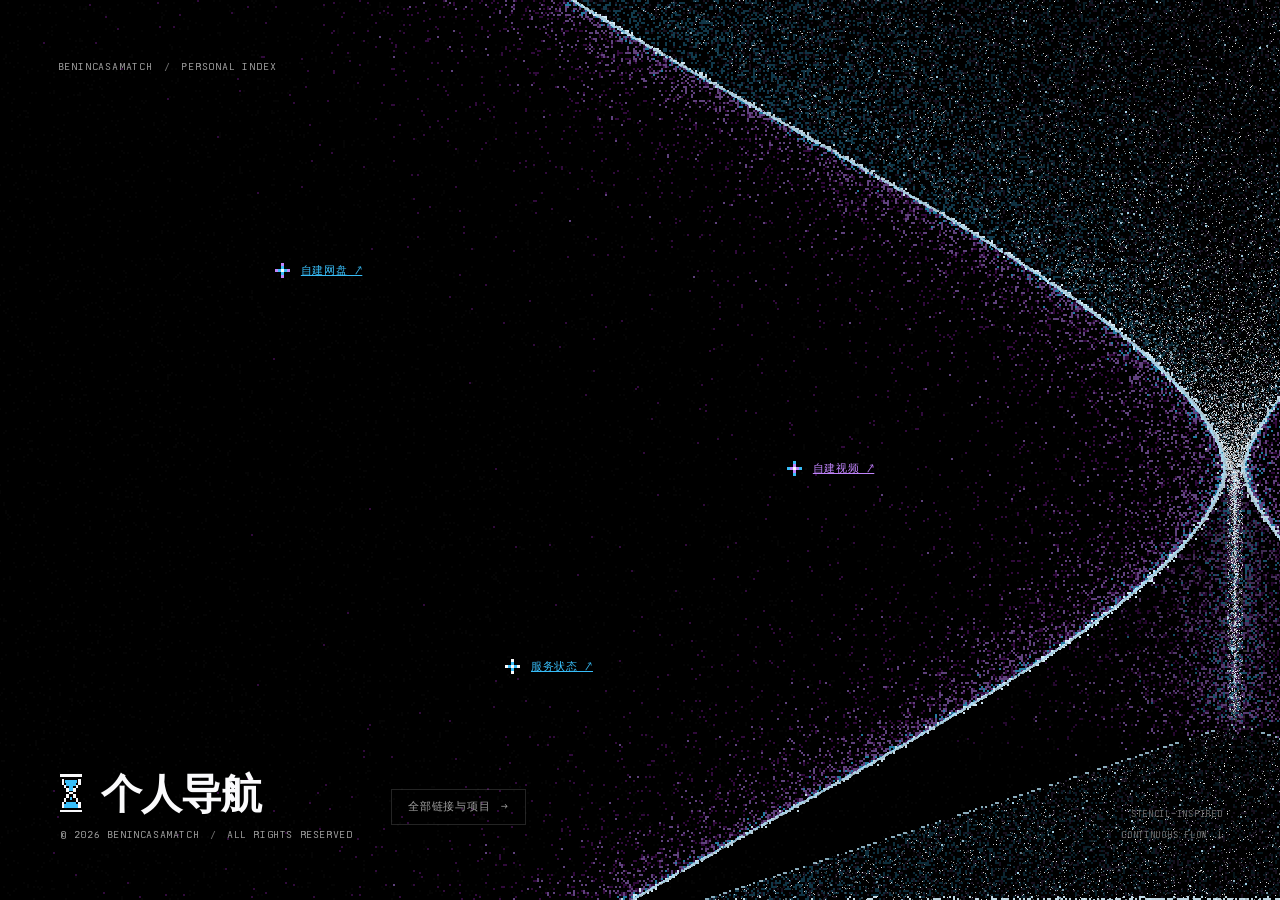
==== commit 2ae4e3e8: "feat: 首页迁移为粒子沙漏视觉页，原首页改为 nav.html - 新增沙漏首页：WebGL2 粒子（约 3 万粒子）+ Canvas 2D 降级，尊重 prefers-reduced-motio" ====
--- a/index.html
+++ b/index.html
@@ -1,158 +1,88 @@
 <!DOCTYPE html>
 <html lang="zh-CN">
 <head>
-    <meta charset="UTF-8">
-    <meta name="viewport" content="width=device-width, initial-scale=1">
-    <title>个人导航页</title>
-    <link rel="stylesheet" href="css/style.css">
-    <!-- 主题切换脚本 -->
-    <script>
-      (function () {
-        var s = localStorage.getItem("theme");
-        var dark = s !== "light" && (s === "dark" || matchMedia("(prefers-color-scheme: dark)").matches);
-        if (dark) document.documentElement.classList.add("dark");
-      })();
-    </script>
+  <meta charset="utf-8" />
+  <meta name="viewport" content="width=device-width, initial-scale=1" />
+  <meta name="theme-color" content="#000000" />
+  <meta name="description" content="Benincasamatch 的个人入口：一场关于时间的粒子实验，三颗星标指向自建服务，底部是全部链接入口。" />
+  <title>个人导航 — Benincasamatch</title>
+  <link rel="icon" href="data:image/svg+xml,%3Csvg xmlns='http://www.w3.org/2000/svg' viewBox='0 0 16 16'%3E%3Cpath fill='%2344cfff' d='M3 1h10v2H3zm1 3h2v2H4zm6 0h2v2h-2zM6 6h4v4H6zm-2 4h2v2H4zm6 0h2v2h-2zM3 13h10v2H3z'/%3E%3C/svg%3E" />
+  <link rel="stylesheet" href="css/sandglass.css" />
+  <script src="js/sandglass.js" defer></script>
 </head>
 <body>
-    <button id="theme-toggle" type="button" aria-label="主题：自动，点击切换" data-theme-mode="system">
-        自动
-    </button>
-    <script src="js/theme.js"></script>
-    <header>
-        <!-- 个人信息 -->
-        <img id="profile-avatar"
-            data-light-src="assets/headimg/blue.png" data-dark-src="assets/headimg/dark.png"
-            alt="头像" width="88" height="88">
-        <script>
-            // 以 <html> 上的 .dark 为唯一判定源，首屏同步定稿，避免加载错误头像
-            (function () {
-                var img = document.getElementById("profile-avatar");
-                img.src = document.documentElement.classList.contains("dark")
-                    ? img.dataset.darkSrc
-                    : img.dataset.lightSrc;
-            })();
-        </script>
-        <h2>Benincasamatch</h2>
-        <p>欢迎来到我的个人导航！</p>
-        <p>我是 Benincasamatch，正在学习网络开发。</p>
+  <main class="landing-stage landing-intro" id="stage">
+    <div class="st-poster" role="img" aria-label="页面右侧的一体式巨大沙漏，顶部、右侧与底部部分被裁切。连续的粒子玻璃轮廓贯穿上下腔与细颈，银白色沙粒垂直落入铺到画面底端的沙堆。">
+      <canvas class="st-poster-layer" id="sand-fallback" aria-hidden="true"></canvas>
+      <canvas class="st-poster-layer" id="sand-gl" aria-hidden="true" hidden></canvas>
+    </div>
+
+    <header class="study-header">
+      <p class="eyebrow">Benincasamatch <span class="separator">/</span> Personal index</p>
     </header>
 
-    <main>
-        <section>
-            <!-- 关于 -->
-            <h2 class="section-title">关于</h2>
-            <div class="card-grid">
-                <div class="card">
-                    <img src="assets/websiteimg/github.svg" alt="GitHub">
-                    <h3>GitHub</h3>
-                    <p>我的 GitHub 主页，包含我的项目和代码。</p>
-                    <a href="https://github.com/Benincasamatch" class="card-link" target="_blank" rel="noopener noreferrer"
-                        title="跳转到GitHub">访问 GitHub</a>
-                </div>
-                <div class="card">
-                    <img src="assets/websiteimg/github.svg" alt="GitHub">
-                    <h3>联系方式</h3>
-                    <p>通过 GitHub 与我联系。</p>
-                    <a href="https://github.com/Benincasamatch" class="card-link" target="_blank"
-                        rel="noopener noreferrer">访问 GitHub</a>
-                </div>
-            </div>
-        </section>
+    <!-- 三个自建服务：位置与动效参照 stencil-clone 的 landing-star，按画面分散排布 -->
+    <nav class="landing-stars" aria-label="自建服务">
+      <a class="landing-star landing-star--drive" href="https://openlist.benincasamatch.dpdns.org/" target="_blank" rel="noopener noreferrer" style="--star-chars:6" title="自建网盘 · openlist，通过受保护的公网入口访问">
+        <span class="landing-star-icon">
+          <svg class="landing-star-glyph" aria-hidden="true" shape-rendering="crispEdges" viewBox="0 0 7 7">
+            <path class="landing-star-flare" d="M3 0h1v1H3zM0 3h1v1H0zM6 3h1v1H6zM3 6h1v1H3z" />
+            <path class="landing-star-tip" d="M3 1h1v1H3zM1 3h1v1H1zM5 3h1v1H5zM3 5h1v1H3z" />
+            <path class="landing-star-spark" d="M1 1h1v1H1zM5 1h1v1H5zM1 5h1v1H1zM5 5h1v1H5z" />
+            <path class="landing-star-arm" d="M3 2h1v1H3zM2 3h1v1H2zM4 3h1v1H4zM3 4h1v1H3z" />
+            <path class="landing-star-core" d="M3 3h1v1H3z" />
+          </svg>
+        </span>
+        <span class="landing-star-label">自建网盘 &#8599;</span>
+      </a>
+      <a class="landing-star landing-star--media" href="https://jellyfin.benincasamatch.dpdns.org/" target="_blank" rel="noopener noreferrer" style="--star-chars:6" title="自建视频 · jellyfin，通过受保护的公网入口访问">
+        <span class="landing-star-icon">
+          <svg class="landing-star-glyph" aria-hidden="true" shape-rendering="crispEdges" viewBox="0 0 7 7">
+            <path class="landing-star-flare" d="M3 0h1v1H3zM0 3h1v1H0zM6 3h1v1H6zM3 6h1v1H3z" />
+            <path class="landing-star-tip" d="M3 1h1v1H3zM1 3h1v1H1zM5 3h1v1H5zM3 5h1v1H3z" />
+            <path class="landing-star-spark" d="M1 1h1v1H1zM5 1h1v1H5zM1 5h1v1H1zM5 5h1v1H5z" />
+            <path class="landing-star-arm" d="M3 2h1v1H3zM2 3h1v1H2zM4 3h1v1H4zM3 4h1v1H3z" />
+            <path class="landing-star-core" d="M3 3h1v1H3z" />
+          </svg>
+        </span>
+        <span class="landing-star-label">自建视频 &#8599;</span>
+      </a>
+      <a class="landing-star landing-star--status" href="status.html" style="--star-chars:6" title="服务状态 · 查看各项自建服务的可用性">
+        <span class="landing-star-icon">
+          <svg class="landing-star-glyph" aria-hidden="true" shape-rendering="crispEdges" viewBox="0 0 7 7">
+            <path class="landing-star-flare" d="M3 0h1v1H3zM0 3h1v1H0zM6 3h1v1H6zM3 6h1v1H3z" />
+            <path class="landing-star-tip" d="M3 1h1v1H3zM1 3h1v1H1zM5 3h1v1H5zM3 5h1v1H3z" />
+            <path class="landing-star-spark" d="M1 1h1v1H1zM5 1h1v1H5zM1 5h1v1H1zM5 5h1v1H5z" />
+            <path class="landing-star-arm" d="M3 2h1v1H3zM2 3h1v1H2zM4 3h1v1H4zM3 4h1v1H3z" />
+            <path class="landing-star-core" d="M3 3h1v1H3z" />
+          </svg>
+        </span>
+        <span class="landing-star-label">服务状态 &#8599;</span>
+      </a>
+    </nav>
 
-        <section>
-            <!-- 项目 -->
-            <h2 class="section-title">项目</h2>
-            <div class="card-grid">
-                <div class="nav-card">
-                    <div class="nav-card-header">
-                        <img src="assets/websiteimg/github.svg" alt="Nether">
-                        <h3>Nether</h3>
-                        <p>个人项目总仓库，包含导航页、脚本、配置与自动化内容。</p>
-                    </div>
-                    <div class="card-actions">
-                        <a href="https://github.com/Benincasamatch/nether" target="_blank" rel="noopener noreferrer"
-                            title="查看Nether项目">查看项目</a>
-                    </div>
-                </div>
-                <div class="nav-card">
-                    <div class="nav-card-header">
-                        <img src="assets/websiteimg/github.svg" alt="个人导航页">
-                        <h3>个人导航页</h3>
-                        <p>基于静态网页构建的个人入口站点，用来汇总常用链接和自建服务。</p>
-                    </div>
-                    <div class="card-actions">
-                        <a href="https://github.com/Benincasamatch/nether/tree/main/projects/personal_navigation"
-                            target="_blank" rel="noopener noreferrer" title="查看导航页源码">查看源码</a>
-                    </div>
-                </div>
-                <div class="nav-card">
-                    <div class="nav-card-header">
-                        <img src="assets/websiteimg/github.svg" alt="GitHub 主页">
-                        <h3>GitHub 主页</h3>
-                        <p>更多的代码作品与项目持续更新，欢迎访问我的 GitHub 主页。</p>
-                    </div>
-                    <div class="card-actions">
-                        <a href="https://github.com/Benincasamatch" target="_blank" rel="noopener noreferrer"
-                            title="访问GitHub主页">访问主页</a>
-                    </div>
-                </div>
-            </div>
-        </section>
+    <section class="landing-foot" aria-labelledby="page-title">
+      <div class="landing-brand">
+        <div class="landing-lockup">
+          <svg class="sand-mark" aria-hidden="true" viewBox="0 0 22 32" shape-rendering="crispEdges">
+            <path class="mark-shell" d="M2 0h18v2H2zM3 4h2v5H3zm14 0h2v5h-2zM5 9h2v3H5zm10 0h2v3h-2zM7 12h2v3H7zm6 0h2v3h-2zM9 15h4v2H9zm-2 2h2v3H7zm6 0h2v3h-2zM5 20h2v3H5zm10 0h2v3h-2zM3 23h2v5H3zm14 0h2v5h-2zM2 30h18v2H2z" />
+            <path class="mark-sand" d="M6 5h10v2H6zM7 7h8v3H7zm2 3h4v4H9zm1 9h2v3h-2zm-3 4h8v2H7zm-2 2h12v3H5z" />
+          </svg>
+          <h1 class="landing-word" id="page-title">个人导航</h1>
+        </div>
+        <p class="landing-copy">© 2026 Benincasamatch<span class="copy-tail"> <span class="separator">/</span> All rights reserved</span></p>
+      </div>
 
-        <section>
-            <!-- 服务 -->
-            <h2 class="section-title">服务</h2>
-            <div class="card-grid">
-                <div class="nav-card">
-                    <div class="nav-card-header">
-                        <img src="assets/websiteimg/openlist.svg" alt="openlist">
-                        <h3>自建网盘</h3>
-                        <p>使用 openlist 搭建的网盘。</p>
-                    </div>
-                    <div class="card-actions">
-                        <a href="https://openlist.benincasamatch.dpdns.org/" target="_blank" rel="noopener noreferrer"
-                            title="通过受保护的公网入口访问">公网跳转</a>
-                    </div>
-                </div>
-                <div class="nav-card">
-                    <div class="nav-card-header">
-                        <img src="assets/websiteimg/jellyfin.png" alt="jellyfin">
-                        <h3>自建视频网站</h3>
-                        <p>使用 jellyfin 搭建的视频网站。</p>
-                    </div>
-                    <div class="card-actions">
-                        <a href="https://jellyfin.benincasamatch.dpdns.org/" target="_blank" rel="noopener noreferrer"
-                            title="通过受保护的公网入口访问">公网跳转</a>
-                    </div>
-                </div>
-                <div class="nav-card">
-                    <div class="nav-card-header">
-                        <img src="assets/websiteimg/CLIProxyAPI.png" alt="CLI Proxy API">
-                        <h3>CLI Proxy API</h3>
-                        <p>多种 LLM 兼容的 API 代理服务。</p>
-                    </div>
-                    <div class="card-actions">
-                        <span class="card-note">管理入口已隐藏，请通过 VPN 或 Cloudflare Access 访问。</span>
-                    </div>
-                </div>
-                <div class="nav-card">
-                    <div class="nav-card-header">
-                        <img src="assets/websiteimg/github.svg" alt="服务状态">
-                        <h3>服务状态</h3>
-                        <p>基于 UptimeRobot 的可用性监控，查看各项自建服务的在线状态。</p>
-                    </div>
-                    <div class="card-actions">
-                        <a href="status.html" title="查看服务状态页">查看状态</a>
-                    </div>
-                </div>
-            </div>
-        </section>
-    </main>
+      <div class="landing-actions">
+        <a class="st-button" href="nav.html">全部链接与项目 <span aria-hidden="true">→</span></a>
+      </div>
+    </section>
 
-    <footer>
-        <!-- 版权信息 -->
-        <p>&copy; 2026 Benincasamatch. All rights reserved.</p>
+    <footer class="landing-meta">
+      <span>Stencil-inspired</span>
+      <span>Continuous flow <span class="flow-arrow" aria-hidden="true">↓</span></span>
     </footer>
-    </body>
-</html>+    <noscript><p class="script-notice">请启用 JavaScript 查看沙漏粒子效果；导航入口与链接不受影响。</p></noscript>
+  </main>
+</body>
+</html>
--- a/css/sandglass.css
+++ b/css/sandglass.css
@@ -0,0 +1,135 @@
+/* Stencil's local typefaces and token names are shared with the reference. */
+@font-face { font-family: Geist; src: url(../assets/fonts/Geist.woff2) format("woff2"); font-display: swap; font-style: normal; font-weight: 400 600; }
+@font-face { font-family: "Instrument Sans"; src: url(../assets/fonts/InstrumentSans.woff2) format("woff2"); font-display: swap; font-style: normal; font-weight: 400 700; }
+@font-face { font-family: "Ioskeley Mono Term"; src: url(../assets/fonts/IoskeleyMonoTerm-Regular.woff2) format("woff2"); font-display: swap; font-style: normal; font-weight: 400; }
+
+:root {
+  --st-bg: #000000;
+  --st-surface-1: #0a0a0a;
+  --st-app-a: #44cfff;
+  --st-app-b: #3b6cff;
+  --st-sky: #38bdf8;
+  --st-violet: #c084fc;
+  --st-plum: #460f55;
+  --st-silver: #fafafc;
+  --st-text-primary: #ededed;
+  --st-text-secondary: #a1a1a1;
+  --st-text-tertiary: #757575;
+  --st-border-subtle: rgba(255, 255, 255, .06);
+  --st-border-default: rgba(255, 255, 255, .14);
+  --st-accent: var(--st-app-a);
+  --st-accent-hover: color-mix(in oklab, var(--st-app-a) 78%, var(--st-silver));
+  --st-font-sans: Geist, system-ui, sans-serif;
+  --st-font-brand: "Instrument Sans", system-ui, sans-serif;
+  --st-font-mono: "Ioskeley Mono Term", ui-monospace, monospace;
+  --st-edge-x: max(44px, 4.5vw);
+  --st-edge-y: max(40px, 6.5vh);
+  --outlet-x: calc(100% - 48px);
+  --outlet-y: 52vh;
+  --st-space-1: 4px;
+  --st-space-2: 8px;
+  --st-space-3: 12px;
+  --st-space-4: 16px;
+  --st-space-6: 24px;
+  --st-space-8: 32px;
+  --st-control-size: 36px;
+  --st-ease-out: cubic-bezier(.16, 1, .3, 1);
+  --st-motion-fast: .14s;
+  --st-dither-cyan: conic-gradient(rgba(68, 207, 255, .25) 90deg, transparent 90deg 180deg, rgba(68, 207, 255, .25) 180deg 270deg, transparent 270deg);
+}
+
+* { box-sizing: border-box; }
+[hidden] { display: none !important; }
+html, body { width: 100%; height: 100%; margin: 0; overflow: hidden; }
+body { background: var(--st-bg); color: var(--st-text-primary); font-family: var(--st-font-sans); -webkit-font-smoothing: antialiased; }
+button { font: inherit; }
+button, kbd { border-radius: 0; }
+button:focus-visible { outline: 2px solid var(--st-accent); outline-offset: 4px; }
+::selection { color: var(--st-bg); background: var(--st-accent); }
+
+.landing-stage { position: fixed; inset: 0; overflow: hidden; isolation: isolate; background: var(--st-bg); }
+.st-poster { position: absolute; inset: 0; pointer-events: none; z-index: -1; }
+.st-poster-layer { position: absolute; inset: 0; width: 100%; height: 100%; image-rendering: pixelated; }
+
+.study-header { position: absolute; top: var(--st-edge-y); left: var(--st-edge-x); }
+.eyebrow, .landing-meta, .st-button { font-family: var(--st-font-mono); font-weight: 400; text-transform: uppercase; letter-spacing: .08em; }
+.eyebrow { margin: 0; font-size: 10px; line-height: 1.5; color: var(--st-text-secondary); }
+.separator { color: var(--st-text-tertiary); margin-inline: var(--st-space-1); }
+
+/* ---- 服务星标：位置与动效参照 stencil-clone 的 .landing-star ---- */
+.landing-star { position: absolute; display: flex; align-items: center; gap: 8px; left: calc(var(--star-x) - 22px); top: calc(var(--star-y) - 22px); padding: 12px; color: var(--star-rim); font-family: var(--st-font-mono); font-size: 11px; line-height: 1; letter-spacing: .06em; text-transform: uppercase; white-space: nowrap; }
+.landing-star--drive { --star-delay: 0s; --star-mass: var(--st-violet); --star-rim: var(--st-sky); --star-x: 22%; --star-y: 30%; }
+.landing-star--media { --star-delay: -1.1s; --star-mass: var(--st-sky); --star-rim: var(--st-violet); --star-x: 62%; --star-y: 52%; }
+.landing-star--status { --star-delay: -2.2s; --star-mass: var(--st-silver); --star-rim: var(--st-sky); --star-x: 40%; --star-y: 74%; }
+.landing-star-icon { display: grid; flex: none; width: 21px; height: 21px; }
+.landing-star-glyph { display: block; width: 100%; height: 100%; }
+.landing-star-core { fill: var(--st-silver); }
+.landing-star-arm, .landing-star-spark { fill: var(--star-rim); }
+.landing-star-tip, .landing-star-flare { fill: var(--star-mass); }
+.landing-star-tip { animation: landing-star-twinkle 3.2s step-end var(--star-delay) infinite; }
+.landing-star-spark, .landing-star-flare { opacity: 0; transition: opacity 0s .32s; }
+.landing-star-label { clip-path: inset(0); transition: clip-path .18s steps(var(--star-chars), end); }
+.landing-intro .landing-star-label { clip-path: inset(0 100% 0 0); animation: label-reveal .32s steps(var(--star-chars), end) .2s both; }
+:is(.landing-intro .landing-star, .landing-star:hover, .landing-star:focus-visible) :is(.landing-star-spark, .landing-star-flare) { opacity: 1; transition: none; }
+:is(.landing-intro .landing-star, .landing-star:hover, .landing-star:focus-visible) .landing-star-tip { animation: none; }
+.landing-star:hover { color: var(--st-accent-hover); }
+.landing-star:focus-visible { outline: 2px solid var(--star-rim); outline-offset: -2px; }
+@keyframes landing-star-twinkle { 0% { opacity: 1; } 62% { opacity: 0; } 78% { opacity: 1; } }
+
+.landing-foot { position: absolute; left: var(--st-edge-x); bottom: var(--st-edge-y); display: flex; align-items: center; gap: clamp(32px, 3vw, 48px); }
+.landing-lockup { display: flex; align-items: center; gap: .42em; font-size: clamp(38px, 3.2vw, 52px); }
+.sand-mark { display: block; flex: none; width: .64em; height: .94em; }
+.mark-shell { fill: var(--st-silver); }
+.mark-sand { fill: var(--st-sky); transition: fill var(--st-motion-fast) ease; }
+.landing-brand:hover .mark-sand { fill: var(--st-silver); }
+.landing-word { margin: 0; font-family: var(--st-font-brand); font-size: 1em; font-weight: 600; letter-spacing: -.025em; line-height: 1.05; color: var(--st-silver); }
+.landing-copy { margin: var(--st-space-3) 0 0; padding-left: 3px; color: var(--st-text-secondary); font-family: var(--st-font-mono); font-size: 10px; line-height: 1.5; letter-spacing: .06em; text-transform: uppercase; }
+.landing-actions { display: flex; align-items: center; gap: var(--st-space-2); }
+.st-button { display: inline-flex; align-items: center; justify-content: center; gap: 10px; height: var(--st-control-size); padding: 0 var(--st-space-4); border: 1px solid var(--st-border-default); background: transparent; color: var(--st-text-secondary); font-size: 11px; line-height: 1; text-decoration: none; transition: border-color var(--st-motion-fast) ease, color var(--st-motion-fast) ease; }
+.st-button:hover { border-color: var(--st-accent); color: var(--st-accent-hover); background: var(--st-dither-cyan); background-size: 2px 2px; }
+
+.landing-meta { position: absolute; right: var(--st-edge-x); bottom: var(--st-edge-y); display: flex; flex-direction: column; align-items: flex-end; gap: var(--st-space-2); color: var(--st-text-tertiary); font-size: 9px; line-height: 1.4; }
+.flow-arrow { display: inline-block; margin-left: var(--st-space-1); color: var(--st-text-secondary); }
+.script-notice { position: absolute; top: 45%; left: var(--st-edge-x); font-size: 13px; color: var(--st-text-secondary); }
+
+/* Short, stepped reveals; the particle simulation itself stays continuous. */
+.landing-intro .eyebrow { animation: label-reveal .28s steps(12, end) both; }
+.landing-intro .landing-copy { animation: label-reveal .24s steps(8, end) .14s both; }
+@keyframes label-reveal { from { clip-path: inset(0 100% 0 0); } to { clip-path: inset(0); } }
+
+@media (max-width: 900px) {
+  .landing-meta { font-size: 8px; }
+  .landing-foot { gap: var(--st-space-6); }
+}
+@media (max-width: 640px) {
+  :root { --st-edge-x: 24px; --st-edge-y: max(28px, 4vh); }
+  .eyebrow { max-width: 220px; font-size: 9px; }
+  .landing-star { font-size: 10px; padding: 10px; left: calc(var(--star-x) - 18px); top: calc(var(--star-y) - 18px); }
+  .landing-star-icon { width: 18px; height: 18px; }
+  .landing-star--drive { --star-x: 15%; --star-y: 22%; }
+  .landing-star--media { --star-x: 50%; --star-y: 42%; }
+  .landing-star--status { --star-x: 28%; --star-y: 58%; }
+  .landing-foot { flex-direction: column; align-items: flex-start; gap: var(--st-space-6); bottom: calc(var(--st-edge-y) + clamp(90px, 14vh, 130px)); }
+  .landing-lockup { font-size: clamp(32px, 8.8vw, 40px); }
+  .landing-copy { margin-top: var(--st-space-2); font-size: 9px; }
+  .landing-meta { left: var(--st-edge-x); right: auto; bottom: calc(var(--st-edge-y) + clamp(68px, 9vh, 90px)); align-items: flex-start; font-size: 8px; }
+  .landing-meta > :last-child { display: none; }
+}
+@media (max-height: 500px) and (min-width: 641px) {
+  :root { --st-edge-y: 24px; }
+  .landing-lockup { font-size: 34px; }
+  .landing-copy { font-size: 9px; margin-top: var(--st-space-2); }
+  .landing-star--drive { --star-y: 26%; }
+  .landing-star--status { --star-y: 64%; }
+}
+@media (hover: none) {
+  .landing-star-label { clip-path: none; }
+}
+@media (prefers-reduced-motion: reduce) {
+  *, *::before, *::after { animation: none !important; transition: none !important; }
+}
+
+/* 窄屏：版权行只留署名，避免压到沙漏轮廓 */
+@media (max-width: 640px) {
+  .copy-tail { display: none; }
+}
